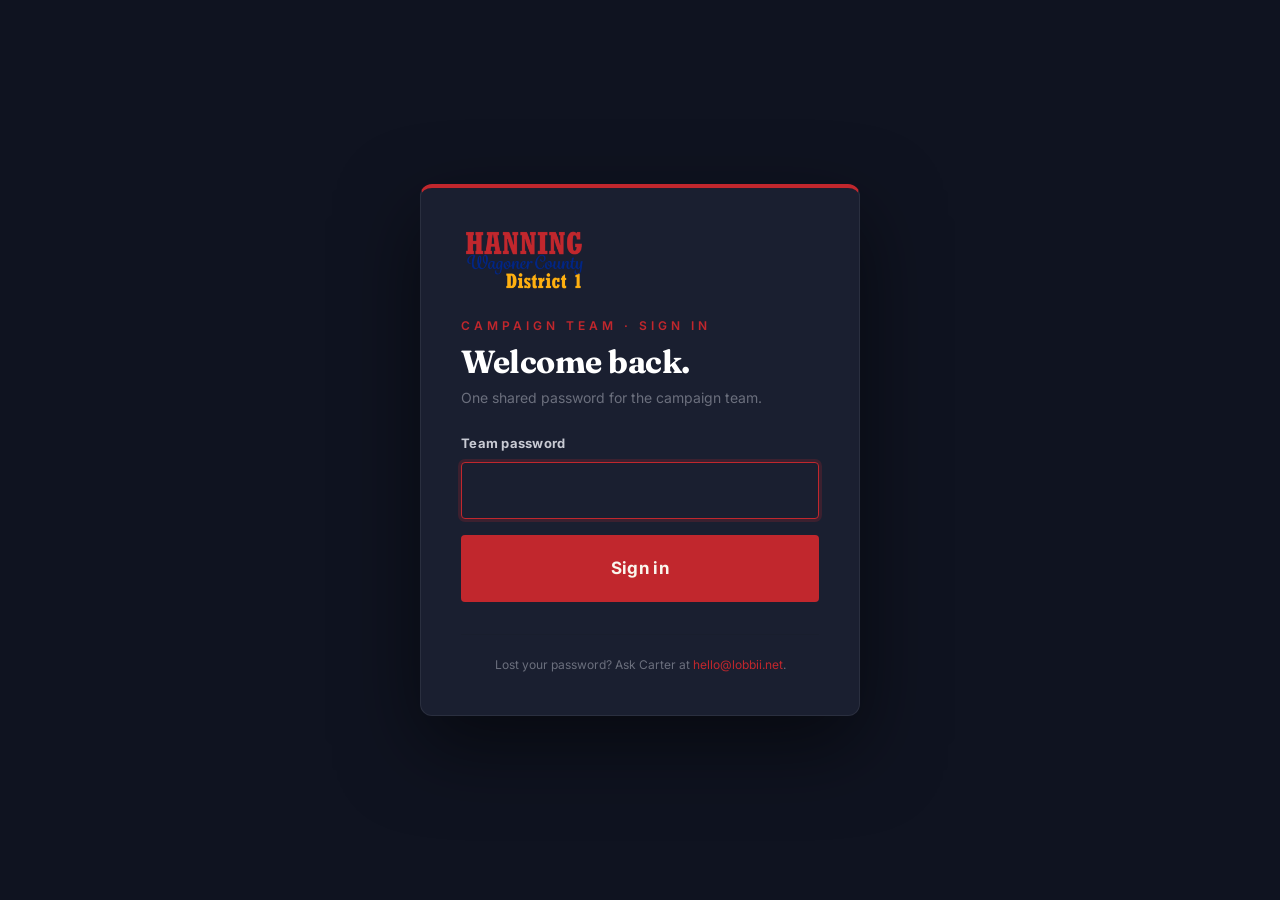
==== team/index.html @ d56149f3 "Add /team password-gated dashboard for the campaign team Frontend (/team/): - index.html: login page" ====
<!doctype html>
<html lang="en">
<head>
<meta charset="utf-8">
<meta name="viewport" content="width=device-width,initial-scale=1">
<title>Team login · Hanning 2026</title>
<meta name="robots" content="noindex,nofollow">
<meta name="theme-color" content="#C1272D">
<link rel="icon" type="image/png" href="/assets/img/logo.png">
<link rel="preconnect" href="https://fonts.googleapis.com">
<link rel="preconnect" href="https://fonts.gstatic.com" crossorigin>
<link rel="stylesheet" href="https://fonts.googleapis.com/css2?family=Fraunces:ital,opsz,wght@0,9..144,700;0,9..144,900&family=Inter:wght@400;500;600;700&display=swap">
<link rel="stylesheet" href="/assets/css/styles.css">
<link rel="stylesheet" href="/team/team.css">
</head>
<body class="team-shell">

<main class="login-card-wrap">
  <form class="login-card" id="login-form" autocomplete="off" novalidate>
    <img src="/assets/img/logo.png" alt="HANNING · Wagoner County · District 1" class="login-logo">
    <p class="eyebrow" style="margin-bottom: 8px;">Campaign team · Sign in</p>
    <h1 style="font-size: 2rem; margin-bottom: 8px;">Welcome back.</h1>
    <p style="color: var(--muted); font-size: 14px; margin-bottom: 24px;">
      One shared password for the campaign team.
    </p>

    <div class="form-group" style="margin-bottom: 16px;">
      <label for="pwd">Team password</label>
      <input class="form-control" id="pwd" name="password" type="password" required autocomplete="current-password" autofocus>
    </div>

    <button type="submit" class="btn btn-primary btn-lg" style="width: 100%;">Sign in</button>
    <p class="form-status" role="status" style="margin-top: 16px;"></p>

    <div style="margin-top: 32px; padding-top: 20px; border-top: 1px solid var(--line); font-size: 12px; color: var(--muted); text-align: center;">
      Lost your password? Ask Carter at <a href="mailto:hello@lobbii.net">hello@lobbii.net</a>.
    </div>
  </form>
</main>

<script>
  (() => {
    const form = document.getElementById('login-form');
    const status = form.querySelector('.form-status');
    const btn = form.querySelector('button[type="submit"]');

    form.addEventListener('submit', async (e) => {
      e.preventDefault();
      const password = form.querySelector('#pwd').value;
      btn.disabled = true; btn.textContent = 'Checking…';
      status.className = 'form-status';
      status.textContent = '';
      try {
        const res = await fetch('/.netlify/functions/team-login', {
          method: 'POST',
          credentials: 'include',
          headers: { 'Content-Type': 'application/json' },
          body: JSON.stringify({ password }),
        });
        if (res.ok) {
          window.location.href = '/team/dashboard.html';
          return;
        }
        if (res.status === 401) {
          status.className = 'form-status is-error';
          status.textContent = 'That password didn\'t work. Try again.';
        } else {
          status.className = 'form-status is-error';
          status.textContent = 'Something went wrong. Try again in a moment.';
        }
      } catch (err) {
        status.className = 'form-status is-error';
        status.textContent = 'Network error. Try again.';
      } finally {
        btn.disabled = false; btn.textContent = 'Sign in';
      }
    });
  })();
</script>
</body>
</html>
---- assets/css/styles.css ----
/* =========================================================================
   HANNING 2026 — DESIGN SYSTEM
   Palette and type from the existing HANNING / Wagoner County / District 1
   logo lockup. Modern-bold discipline, conservative register.
   ========================================================================= */

:root {
  /* Core palette — pulled from the official yard sign / logo */
  --red:        #C1272D;  /* HANNING red */
  --red-dark:   #8B1A1A;  /* hover / deeper */
  --navy:       #1F2C4A;  /* Wagoner County script */
  --navy-dark:  #14203A;
  --gold:       #E8B04B;  /* District 1 */
  --gold-dark:  #C9932E;
  --cream:      #FAF6EE;  /* primary background */
  --cream-deep: #F2EADB;  /* card / section alt */
  --ink:        #1A1A1A;
  --body:       #2D3142;
  --muted:      #6B6F7D;
  --line:       rgba(26,26,26,0.10);
  --white:      #FFFFFF;

  /* Typography */
  --font-head:  'Fraunces', Georgia, 'Times New Roman', serif;
  --font-script:'Dancing Script', 'Brush Script MT', cursive;
  --font-body:  'Inter', -apple-system, BlinkMacSystemFont, 'Segoe UI', sans-serif;

  /* Spacing scale */
  --s1: 4px;
  --s2: 8px;
  --s3: 16px;
  --s4: 24px;
  --s5: 32px;
  --s6: 48px;
  --s7: 64px;
  --s8: 96px;
  --s9: 128px;

  --radius: 4px;
  --radius-lg: 8px;

  --container: 1200px;
  --container-narrow: 880px;

  --shadow-sm: 0 2px 6px rgba(26,26,26,0.06);
  --shadow-md: 0 8px 24px rgba(26,26,26,0.10);
  --shadow-lg: 0 16px 48px rgba(26,26,26,0.14);

  --transition: 160ms ease;
}

/* -----  Reset  ----- */
*, *::before, *::after { box-sizing: border-box; }
html { -webkit-text-size-adjust: 100%; scroll-behavior: smooth; }
body {
  margin: 0;
  font-family: var(--font-body);
  font-size: 17px;
  line-height: 1.6;
  color: var(--body);
  background: var(--cream);
  -webkit-font-smoothing: antialiased;
  -moz-osx-font-smoothing: grayscale;
}
img { max-width: 100%; height: auto; display: block; }
button { font: inherit; cursor: pointer; border: 0; background: transparent; color: inherit; }
a { color: var(--red); text-decoration: none; transition: color var(--transition); }
a:hover { color: var(--red-dark); }

/* -----  Typography  ----- */
h1, h2, h3, h4, h5 {
  font-family: var(--font-head);
  font-weight: 700;
  color: var(--ink);
  line-height: 1.1;
  letter-spacing: -0.015em;
  margin: 0 0 var(--s3);
}
h1 { font-size: clamp(2.5rem, 6vw, 4.8rem); }
h2 { font-size: clamp(2rem, 4.5vw, 3.3rem); }
h3 { font-size: clamp(1.4rem, 2.6vw, 2rem); }
h4 { font-size: 1.25rem; font-weight: 600; }
p { margin: 0 0 var(--s3); }
.lead { font-size: 1.2rem; color: var(--body); }
.eyebrow {
  font-family: var(--font-body);
  font-size: 12px;
  letter-spacing: 4px;
  text-transform: uppercase;
  font-weight: 600;
  color: var(--red);
  margin: 0 0 var(--s3);
}
.subhead {
  font-family: var(--font-head);
  font-style: italic;
  font-weight: 500;
  font-size: 1.2rem;
  color: var(--body);
}

/* -----  Layout primitives  ----- */
.container { max-width: var(--container); margin: 0 auto; padding: 0 var(--s4); }
.container-narrow { max-width: var(--container-narrow); margin: 0 auto; padding: 0 var(--s4); }
.section { padding: var(--s8) 0; }
.section-sm { padding: var(--s6) 0; }
.bg-cream { background: var(--cream); }
.bg-cream-deep { background: var(--cream-deep); }
.bg-navy { background: var(--navy-dark); color: var(--cream); }
.bg-red { background: var(--red); color: var(--cream); }
.bg-white { background: var(--white); }
.bg-navy h1, .bg-navy h2, .bg-navy h3, .bg-red h1, .bg-red h2, .bg-red h3 { color: var(--cream); }

/* -----  Buttons  ----- */
.btn {
  display: inline-flex;
  align-items: center;
  justify-content: center;
  gap: var(--s2);
  font-family: var(--font-body);
  font-weight: 700;
  font-size: 15px;
  letter-spacing: 0.02em;
  padding: 16px 28px;
  border-radius: var(--radius);
  transition: transform var(--transition), background var(--transition), color var(--transition), box-shadow var(--transition);
  min-height: 48px;
  white-space: nowrap;
  text-decoration: none;
}
.btn-primary { background: var(--red); color: var(--cream); }
.btn-primary:hover { background: var(--red-dark); color: var(--cream); transform: translateY(-1px); box-shadow: var(--shadow-md); }
.btn-navy { background: var(--navy-dark); color: var(--cream); }
.btn-navy:hover { background: var(--ink); color: var(--cream); transform: translateY(-1px); box-shadow: var(--shadow-md); }
.btn-outline { background: transparent; color: var(--navy-dark); border: 2px solid var(--navy-dark); }
.btn-outline:hover { background: var(--navy-dark); color: var(--cream); }
.btn-ghost { background: transparent; color: var(--cream); border: 2px solid rgba(250,246,238,0.3); }
.btn-ghost:hover { background: rgba(250,246,238,0.12); color: var(--cream); border-color: var(--cream); }
.btn-gold { background: var(--gold); color: var(--ink); }
.btn-gold:hover { background: var(--gold-dark); color: var(--ink); }
.btn-lg { padding: 20px 36px; font-size: 17px; }

/* -----  Navigation  ----- */
.nav {
  position: sticky;
  top: 0;
  z-index: 100;
  background: var(--cream);
  border-bottom: 1px solid var(--line);
  backdrop-filter: saturate(180%) blur(8px);
}
.nav-inner {
  display: flex;
  align-items: center;
  justify-content: space-between;
  padding: var(--s3) var(--s4);
  max-width: var(--container);
  margin: 0 auto;
  gap: var(--s4);
}
.nav-logo { display: flex; align-items: center; gap: var(--s3); text-decoration: none; }
.nav-logo img { height: 52px; width: auto; }
.nav-links { display: flex; align-items: center; gap: var(--s5); }
.nav-links a {
  font-family: var(--font-body);
  font-weight: 600;
  font-size: 15px;
  color: var(--ink);
  text-decoration: none;
  padding: 8px 0;
  position: relative;
}
.nav-links a::after {
  content: '';
  position: absolute;
  bottom: 0;
  left: 0;
  right: 0;
  height: 2px;
  background: var(--red);
  transform: scaleX(0);
  transform-origin: left;
  transition: transform var(--transition);
}
.nav-links a:hover::after, .nav-links a.active::after { transform: scaleX(1); }
.nav-cta { display: flex; align-items: center; gap: var(--s2); }

.nav-toggle {
  display: none;
  width: 44px; height: 44px;
  align-items: center;
  justify-content: center;
  border-radius: var(--radius);
}
.nav-toggle span {
  display: block;
  width: 22px; height: 2px;
  background: var(--ink);
  position: relative;
}
.nav-toggle span::before, .nav-toggle span::after {
  content: '';
  position: absolute;
  left: 0; right: 0;
  height: 2px;
  background: var(--ink);
}
.nav-toggle span::before { top: -7px; }
.nav-toggle span::after { top: 7px; }

/* -----  Countdown (massive, corner)  ----- */
.countdown {
  position: fixed;
  right: 24px;
  bottom: 24px;
  z-index: 90;
  background: var(--red);
  color: var(--cream);
  padding: 18px 22px;
  border-radius: var(--radius-lg);
  box-shadow: var(--shadow-lg);
  display: flex;
  align-items: center;
  gap: 18px;
  border: 3px solid var(--cream);
  max-width: calc(100vw - 48px);
  transition: transform var(--transition);
}
.countdown:hover { transform: translateY(-2px); }
.countdown-label {
  font-family: var(--font-body);
  font-size: 11px;
  letter-spacing: 3px;
  text-transform: uppercase;
  font-weight: 700;
  opacity: 0.9;
  line-height: 1.2;
}
.countdown-label strong {
  display: block;
  font-family: var(--font-head);
  font-size: 14px;
  letter-spacing: 0.5px;
  text-transform: none;
  margin-top: 2px;
  font-weight: 700;
}
.countdown-values {
  display: flex;
  gap: 14px;
}
.countdown-values div {
  text-align: center;
  min-width: 44px;
}
.countdown-values .num {
  font-family: var(--font-head);
  font-size: 36px;
  font-weight: 900;
  line-height: 1;
  display: block;
  color: var(--cream);
}
.countdown-values .unit {
  font-family: var(--font-body);
  font-size: 10px;
  letter-spacing: 2px;
  text-transform: uppercase;
  opacity: 0.85;
  display: block;
  margin-top: 4px;
}

/* Election-day / post-primary state */
.countdown.is-past { background: var(--navy-dark); }

/* -----  Hero  ----- */
.hero {
  padding: var(--s7) 0 var(--s8);
  position: relative;
  overflow: hidden;
}
.hero-grid {
  display: grid;
  grid-template-columns: 1.1fr 1fr;
  gap: var(--s7);
  align-items: center;
}
.hero-eyebrow {
  display: inline-flex;
  align-items: center;
  gap: var(--s2);
  font-family: var(--font-body);
  font-weight: 700;
  font-size: 13px;
  letter-spacing: 3px;
  text-transform: uppercase;
  color: var(--navy);
  padding: 6px 12px;
  background: rgba(31,44,74,0.08);
  border-radius: 999px;
  margin-bottom: var(--s4);
}
.hero-eyebrow .dot { width: 8px; height: 8px; background: var(--red); border-radius: 50%; }
.hero-title {
  font-family: var(--font-head);
  font-weight: 900;
  font-size: clamp(3rem, 7.5vw, 6rem);
  line-height: 0.95;
  letter-spacing: -0.02em;
  margin: 0 0 var(--s3);
  color: var(--ink);
}
.hero-title .accent-red { color: var(--red); }
.hero-title .accent-navy { color: var(--navy-dark); font-style: italic; }
.hero-tagline {
  font-family: var(--font-head);
  font-size: clamp(1.25rem, 2.2vw, 1.65rem);
  line-height: 1.35;
  color: var(--body);
  margin: 0 0 var(--s5);
  max-width: 540px;
  font-style: italic;
  font-weight: 500;
}
.hero-tagline strong {
  color: var(--ink);
  font-style: normal;
  font-weight: 700;
  background: var(--gold);
  padding: 2px 8px;
  border-radius: 3px;
  margin: 0 2px;
}
.hero-ctas {
  display: flex;
  flex-wrap: wrap;
  gap: var(--s3);
  margin-bottom: var(--s5);
}
.hero-meta {
  display: flex;
  align-items: center;
  gap: var(--s4);
  font-size: 14px;
  color: var(--muted);
}
.hero-meta strong { color: var(--navy-dark); font-weight: 700; }
.hero-photo {
  position: relative;
  border-radius: 8px;
  overflow: hidden;
  box-shadow: var(--shadow-lg);
  aspect-ratio: 5 / 6;
}
.hero-photo img { width: 100%; height: 100%; object-fit: cover; }
.hero-photo-badge {
  position: absolute;
  left: -6px;
  bottom: 24px;
  background: var(--red);
  color: var(--cream);
  padding: 10px 18px;
  font-family: var(--font-head);
  font-weight: 700;
  font-size: 14px;
  letter-spacing: 2px;
  text-transform: uppercase;
  box-shadow: var(--shadow-md);
}

/* -----  Numbers / Record proof  ----- */
.record {
  background: var(--navy-dark);
  color: var(--cream);
  padding: var(--s8) 0;
  position: relative;
}
.record::before {
  content: '';
  position: absolute;
  top: 0; left: 0; right: 0;
  height: 6px;
  background: linear-gradient(90deg, var(--red) 0%, var(--red) 33%, var(--gold) 33%, var(--gold) 66%, var(--navy) 66%, var(--navy) 100%);
}
.record-head {
  text-align: center;
  margin-bottom: var(--s7);
  max-width: 720px;
  margin-left: auto;
  margin-right: auto;
}
.record .eyebrow { color: var(--gold); }
.record h2 { color: var(--cream); margin-bottom: var(--s3); }
.record-lead { color: rgba(250,246,238,0.8); font-size: 1.15rem; margin: 0; }
.record-grid {
  display: grid;
  grid-template-columns: repeat(4, 1fr);
  gap: var(--s5);
}
.stat-num {
  font-family: var(--font-head);
  font-weight: 900;
  font-size: clamp(3.5rem, 7vw, 5.5rem);
  line-height: 0.9;
  color: var(--gold);
  margin-bottom: var(--s2);
  letter-spacing: -0.02em;
}
.stat-num sub {
  font-size: 0.4em;
  font-weight: 700;
  margin-left: 4px;
  color: var(--cream);
  vertical-align: baseline;
}
.stat-label {
  font-family: var(--font-body);
  font-size: 13px;
  font-weight: 700;
  letter-spacing: 2px;
  text-transform: uppercase;
  color: var(--cream);
  margin-bottom: var(--s2);
}
.stat-detail {
  font-size: 14px;
  color: rgba(250,246,238,0.7);
  line-height: 1.5;
}

/* -----  Pillars / priorities  ----- */
.pillars-grid {
  display: grid;
  grid-template-columns: repeat(4, 1fr);
  gap: var(--s3);
}
.pillar-card {
  background: var(--white);
  padding: var(--s5) var(--s4);
  border-radius: var(--radius);
  border-top: 4px solid var(--red);
  box-shadow: var(--shadow-sm);
  transition: transform var(--transition), box-shadow var(--transition);
}
.pillar-card:hover { transform: translateY(-4px); box-shadow: var(--shadow-md); }
.pillar-num {
  font-family: var(--font-head);
  font-size: 14px;
  font-weight: 700;
  color: var(--red);
  margin-bottom: var(--s2);
  letter-spacing: 2px;
}
.pillar-title {
  font-family: var(--font-head);
  font-size: 1.4rem;
  font-weight: 700;
  color: var(--ink);
  margin-bottom: var(--s2);
  line-height: 1.15;
}
.pillar-body { font-size: 15px; color: var(--body); margin: 0; }

.priority-cards {
  display: grid;
  grid-template-columns: repeat(2, 1fr);
  gap: var(--s4);
}
.priority-card {
  background: var(--white);
  border-radius: var(--radius);
  overflow: hidden;
  box-shadow: var(--shadow-sm);
  display: flex;
  flex-direction: column;
  transition: transform var(--transition), box-shadow var(--transition);
}
.priority-card:hover { transform: translateY(-4px); box-shadow: var(--shadow-md); }
.priority-img {
  aspect-ratio: 16 / 9;
  background: var(--cream-deep);
  overflow: hidden;
}
.priority-img img { width: 100%; height: 100%; object-fit: cover; }
.priority-body { padding: var(--s5); flex: 1; display: flex; flex-direction: column; }
.priority-body h3 { margin-bottom: var(--s3); }
.priority-body p { flex: 1; }
.priority-body .pillar-num { margin-bottom: var(--s2); }

/* -----  Testimonials  ----- */
.testimonials {
  background: var(--cream-deep);
}
.testimonials-grid {
  display: grid;
  grid-template-columns: repeat(3, 1fr);
  gap: var(--s4);
}
.quote {
  background: var(--cream);
  padding: var(--s5);
  border-radius: var(--radius);
  position: relative;
  border-left: 4px solid var(--red);
  box-shadow: var(--shadow-sm);
}
.quote::before {
  content: '"';
  position: absolute;
  top: 14px;
  right: 24px;
  font-family: var(--font-head);
  font-size: 120px;
  line-height: 1;
  color: var(--red);
  opacity: 0.12;
  pointer-events: none;
}
.quote-body {
  font-family: var(--font-head);
  font-style: italic;
  font-size: 1.05rem;
  line-height: 1.5;
  color: var(--ink);
  margin: 0 0 var(--s4);
  position: relative;
  z-index: 1;
}
.quote-attr {
  display: flex;
  align-items: center;
  gap: var(--s2);
  font-size: 14px;
  color: var(--muted);
}
.quote-attr strong { color: var(--navy-dark); font-weight: 700; }

/* -----  Dates / timeline bar  ----- */
.dates-bar {
  background: var(--white);
  border: 1px solid var(--line);
  border-radius: var(--radius);
  display: grid;
  grid-template-columns: repeat(4, 1fr);
  overflow: hidden;
}
.date-slot {
  padding: var(--s4);
  border-right: 1px solid var(--line);
  text-align: center;
}
.date-slot:last-child { border-right: 0; }
.date-slot.is-primary { background: var(--red); color: var(--cream); }
.date-slot.is-primary .date-value { color: var(--cream); }
.date-slot.is-primary .date-label { color: rgba(250,246,238,0.9); }
.date-value {
  font-family: var(--font-head);
  font-size: 1.6rem;
  font-weight: 800;
  color: var(--navy-dark);
  margin-bottom: var(--s1);
}
.date-label {
  font-size: 12px;
  font-weight: 700;
  letter-spacing: 2px;
  text-transform: uppercase;
  color: var(--muted);
}

/* -----  CTA section  ----- */
.cta-band {
  background: linear-gradient(135deg, var(--red) 0%, var(--red-dark) 100%);
  color: var(--cream);
  text-align: center;
  padding: var(--s8) var(--s4);
  border-radius: var(--radius-lg);
}
.cta-band h2 { color: var(--cream); }
.cta-band .lead { color: rgba(250,246,238,0.85); max-width: 600px; margin: 0 auto var(--s5); }
.cta-band .btn-row { display: flex; gap: var(--s3); justify-content: center; flex-wrap: wrap; }

/* -----  Forms  ----- */
.form-card {
  background: var(--white);
  padding: var(--s6);
  border-radius: var(--radius-lg);
  box-shadow: var(--shadow-md);
  border-top: 6px solid var(--red);
}
.form-card h2 { margin-top: 0; }
.form-group { margin-bottom: var(--s4); }
.form-group label {
  display: block;
  font-weight: 700;
  font-size: 13px;
  color: var(--navy-dark);
  margin-bottom: var(--s2);
  letter-spacing: 0.02em;
}
.form-group label .req { color: var(--red); margin-left: 4px; }
.form-control {
  width: 100%;
  padding: 14px 16px;
  font: inherit;
  color: var(--ink);
  background: var(--cream);
  border: 1.5px solid var(--line);
  border-radius: var(--radius);
  transition: border-color var(--transition), box-shadow var(--transition);
}
.form-control:focus {
  outline: 0;
  border-color: var(--red);
  box-shadow: 0 0 0 3px rgba(193,39,45,0.12);
}
textarea.form-control { min-height: 120px; resize: vertical; }

.checks {
  display: grid;
  grid-template-columns: repeat(2, 1fr);
  gap: var(--s2);
}
.check {
  display: flex;
  align-items: flex-start;
  gap: var(--s2);
  padding: 12px 14px;
  border: 1.5px solid var(--line);
  border-radius: var(--radius);
  cursor: pointer;
  background: var(--cream);
  transition: border-color var(--transition), background var(--transition);
  font-size: 14px;
  font-weight: 500;
}
.check input[type="checkbox"] {
  width: 18px; height: 18px;
  accent-color: var(--red);
  margin-top: 1px;
  flex: 0 0 auto;
}
.check:hover { border-color: var(--red); }
.check input:checked ~ span { color: var(--red-dark); }
.check:has(input:checked) { border-color: var(--red); background: rgba(193,39,45,0.04); }

.form-grid-2 { display: grid; grid-template-columns: 1fr 1fr; gap: var(--s3); }

/* honeypot */
.hp { position: absolute !important; left: -9999px; }

.form-status {
  display: none;
  margin-top: var(--s3);
  padding: 12px 16px;
  border-radius: var(--radius);
  font-weight: 600;
  font-size: 14px;
}
.form-status.is-success { display: block; background: rgba(31,44,74,0.08); color: var(--navy-dark); border-left: 4px solid var(--navy-dark); }
.form-status.is-error { display: block; background: rgba(193,39,45,0.08); color: var(--red-dark); border-left: 4px solid var(--red); }

/* -----  About / content pages  ----- */
.page-head {
  padding: var(--s8) 0 var(--s7);
  background: var(--cream-deep);
  border-bottom: 1px solid var(--line);
}
.page-head h1 { margin-bottom: var(--s3); }
.prose { max-width: 760px; margin: 0 auto; font-size: 17px; }
.prose h2 { margin-top: var(--s7); }
.prose h3 { margin-top: var(--s6); }
.prose ul, .prose ol { margin: 0 0 var(--s4) var(--s4); }
.prose li { margin-bottom: var(--s2); }
.prose strong { color: var(--ink); }
.prose blockquote {
  margin: var(--s5) 0;
  padding: var(--s4) var(--s5);
  background: var(--cream-deep);
  border-left: 4px solid var(--red);
  font-family: var(--font-head);
  font-style: italic;
  font-size: 1.1rem;
  color: var(--ink);
}
.prose img { margin: var(--s5) 0; border-radius: var(--radius); box-shadow: var(--shadow-sm); }

.two-col {
  display: grid;
  grid-template-columns: 1.3fr 1fr;
  gap: var(--s7);
  align-items: start;
}

/* -----  Footer  ----- */
.footer {
  background: var(--ink);
  color: rgba(250,246,238,0.8);
  padding: var(--s7) 0 var(--s5);
  font-size: 14px;
}
.footer-grid {
  display: grid;
  grid-template-columns: 1.4fr 1fr 1fr 1fr;
  gap: var(--s5);
  margin-bottom: var(--s5);
}
.footer a { color: var(--gold); }
.footer a:hover { color: var(--cream); }
.footer h5 {
  font-family: var(--font-body);
  font-size: 11px;
  letter-spacing: 3px;
  text-transform: uppercase;
  color: var(--gold);
  margin-bottom: var(--s3);
}
.footer-logo { height: 72px; width: auto; display: block; margin-bottom: var(--s3); filter: brightness(1.15); }
.footer ul { list-style: none; padding: 0; margin: 0; }
.footer ul li { margin-bottom: var(--s2); }
.footer-bottom {
  border-top: 1px solid rgba(250,246,238,0.12);
  padding-top: var(--s4);
  display: flex;
  flex-wrap: wrap;
  justify-content: space-between;
  gap: var(--s3);
  font-size: 12px;
  color: rgba(250,246,238,0.5);
}
.disclaimer {
  font-size: 11px;
  letter-spacing: 0.5px;
  color: rgba(250,246,238,0.5);
  max-width: 800px;
  line-height: 1.6;
}

/* -----  Utility  ----- */
.center { text-align: center; }
.mt-0 { margin-top: 0; }
.mb-0 { margin-bottom: 0; }
.mb-3 { margin-bottom: var(--s3); }
.mb-5 { margin-bottom: var(--s5); }
.mb-7 { margin-bottom: var(--s7); }

/* -----  Responsive  ----- */
@media (max-width: 960px) {
  .hero-grid { grid-template-columns: 1fr; }
  .hero-photo { aspect-ratio: 4 / 3; order: -1; max-width: 460px; margin: 0 auto; }
  .record-grid { grid-template-columns: repeat(2, 1fr); gap: var(--s6) var(--s5); }
  .pillars-grid { grid-template-columns: repeat(2, 1fr); }
  .priority-cards { grid-template-columns: 1fr; }
  .testimonials-grid { grid-template-columns: 1fr; }
  .dates-bar { grid-template-columns: repeat(2, 1fr); }
  .date-slot:nth-child(2) { border-right: 0; }
  .date-slot:nth-child(1), .date-slot:nth-child(2) { border-bottom: 1px solid var(--line); }
  .two-col { grid-template-columns: 1fr; gap: var(--s5); }
  .footer-grid { grid-template-columns: 1fr 1fr; }
}

@media (max-width: 680px) {
  .section { padding: var(--s6) 0; }
  .nav-links { display: none; position: absolute; top: 100%; left: 0; right: 0; flex-direction: column; background: var(--cream); padding: var(--s3); gap: var(--s2); border-bottom: 1px solid var(--line); align-items: stretch; }
  .nav-links.is-open { display: flex; }
  .nav-links a { padding: 12px 8px; }
  .nav-toggle { display: flex; }
  .nav-cta .btn { padding: 10px 16px; font-size: 13px; min-height: auto; }
  .hero-ctas { flex-direction: column; align-items: stretch; }
  .hero-ctas .btn { width: 100%; }
  .record-grid { grid-template-columns: 1fr; gap: var(--s5); text-align: center; }
  .pillars-grid { grid-template-columns: 1fr; }
  .dates-bar { grid-template-columns: 1fr; }
  .date-slot { border-right: 0; border-bottom: 1px solid var(--line); }
  .date-slot:last-child { border-bottom: 0; }
  .footer-grid { grid-template-columns: 1fr; }
  .form-grid-2 { grid-template-columns: 1fr; }
  .checks { grid-template-columns: 1fr; }
  .form-card { padding: var(--s4); }
  .countdown { right: 12px; bottom: 12px; padding: 12px 14px; gap: 10px; }
  .countdown-values { gap: 8px; }
  .countdown-values div { min-width: 34px; }
  .countdown-values .num { font-size: 26px; }
  .countdown-values .unit { font-size: 8px; letter-spacing: 1px; }
  .countdown-label { font-size: 9px; letter-spacing: 2px; }
  .countdown-label strong { font-size: 11px; }
}
---- team/team.css ----
/* Hanning 2026 — Team dashboard styles
   Dark-mode-ish CRM aesthetic, mobile-first.
   Extends /assets/css/styles.css design tokens. */

.team-shell {
  background: #0F1320;
  color: #E8E9F0;
  min-height: 100vh;
}

.team-shell h1, .team-shell h2, .team-shell h3 { color: #FFFFFF; }
.team-shell .form-control {
  background: #1A1F30;
  color: #E8E9F0;
  border-color: rgba(232,233,240,0.12);
}
.team-shell .form-control::placeholder { color: rgba(232,233,240,0.4); }
.team-shell .form-control:focus { border-color: var(--red); box-shadow: 0 0 0 3px rgba(193,39,45,0.2); }
.team-shell label { color: rgba(232,233,240,0.85); }

/* ----- Login card ----- */
.login-card-wrap {
  min-height: 100vh;
  display: grid;
  place-items: center;
  padding: 32px 16px;
}
.login-card {
  background: #1A1F30;
  border: 1px solid rgba(232,233,240,0.08);
  border-top: 4px solid var(--red);
  padding: 40px;
  border-radius: 12px;
  width: 100%;
  max-width: 440px;
  box-shadow: 0 30px 80px rgba(0,0,0,0.5);
}
.login-logo { height: 64px; width: auto; margin-bottom: 24px; }
.login-card h1 { color: #FFFFFF; }
.login-card .eyebrow { color: var(--red); }
.login-card .form-status {
  display: none;
  margin-top: 16px;
  padding: 12px 14px;
  border-radius: 4px;
  font-size: 14px;
  font-weight: 600;
}
.login-card .form-status.is-error { display: block; background: rgba(193,39,45,0.14); color: #FFA8AC; border-left: 3px solid var(--red); }
.login-card .form-status.is-success { display: block; background: rgba(232,176,75,0.12); color: var(--gold); border-left: 3px solid var(--gold); }

/* ----- Top bar ----- */
.team-bar {
  background: #1A1F30;
  border-bottom: 1px solid rgba(232,233,240,0.08);
  padding: 14px 24px;
  display: flex;
  justify-content: space-between;
  align-items: center;
  gap: 16px;
  position: sticky; top: 0; z-index: 50;
}
.team-bar-logo { display: flex; align-items: center; gap: 14px; text-decoration: none; }
.team-bar-logo img { height: 40px; }
.team-bar-eyebrow { font-size: 10px; letter-spacing: 3px; color: var(--gold); font-weight: 700; }
.team-bar-title { font-family: var(--font-head); font-size: 1.25rem; color: #FFFFFF; font-weight: 700; line-height: 1.1; }
.team-bar-actions { display: flex; align-items: center; gap: 10px; }
.who-label {
  font-size: 13px;
  color: rgba(232,233,240,0.65);
  padding: 6px 12px;
  border-radius: 999px;
  background: rgba(232,233,240,0.05);
  cursor: pointer;
  user-select: none;
}
.who-label:hover { background: rgba(232,233,240,0.10); color: var(--gold); }
.btn-ghost.btn-dark { color: rgba(232,233,240,0.85); border-color: rgba(232,233,240,0.2); }
.btn-ghost.btn-dark:hover { background: rgba(232,233,240,0.08); color: #FFFFFF; }
.team-bar .btn-outline {
  background: transparent;
  color: rgba(232,233,240,0.85);
  border-color: rgba(232,233,240,0.2);
  padding: 8px 14px;
  font-size: 13px;
  min-height: 0;
}
.team-bar .btn-outline:hover { background: rgba(232,233,240,0.08); color: #FFFFFF; border-color: rgba(232,233,240,0.4); }

/* ----- Top stats strip ----- */
.stat-strip {
  display: grid;
  grid-template-columns: repeat(4, 1fr);
  gap: 16px;
  margin-bottom: 24px;
}
.stat-strip > div {
  background: #1A1F30;
  border: 1px solid rgba(232,233,240,0.08);
  border-radius: 8px;
  padding: 20px 24px;
}
.stat-strip span {
  font-family: var(--font-head);
  font-weight: 800;
  font-size: 2.5rem;
  color: var(--gold);
  line-height: 1;
  display: block;
  margin-bottom: 6px;
}
.stat-strip .stat-label {
  font-size: 11px;
  letter-spacing: 2px;
  text-transform: uppercase;
  font-weight: 600;
  color: rgba(232,233,240,0.55);
}

/* ----- Tabs ----- */
.tab-bar {
  display: flex;
  gap: 4px;
  border-bottom: 1px solid rgba(232,233,240,0.08);
  margin-bottom: 16px;
}
.tab {
  background: transparent;
  color: rgba(232,233,240,0.55);
  font-family: var(--font-body);
  font-weight: 700;
  font-size: 14px;
  padding: 14px 20px;
  border-bottom: 3px solid transparent;
  cursor: pointer;
  transition: color 150ms, border-color 150ms;
}
.tab.is-active { color: #FFFFFF; border-bottom-color: var(--red); }
.tab:hover { color: #FFFFFF; }
.tab-count {
  display: inline-block;
  padding: 2px 9px;
  margin-left: 6px;
  background: rgba(232,233,240,0.10);
  border-radius: 999px;
  font-size: 11px;
  font-weight: 700;
}
.tab.is-active .tab-count { background: var(--red); color: #FFFFFF; }
.tab-panel { padding: 16px 0 64px; }

/* ----- Filter row ----- */
.filter-row {
  display: grid;
  grid-template-columns: 2fr 1fr 1fr auto;
  gap: 10px;
  margin-bottom: 16px;
}
.filter-row .form-control {
  padding: 10px 14px;
  font-size: 14px;
}
.filter-row .btn-outline {
  background: transparent;
  color: rgba(232,233,240,0.85);
  border-color: rgba(232,233,240,0.2);
  padding: 10px 16px;
  font-size: 13px;
  min-height: 0;
}
.filter-row .btn-outline:hover { background: rgba(232,233,240,0.08); color: #FFFFFF; }

/* ----- Row list ----- */
.row-list { display: flex; flex-direction: column; gap: 8px; }
.row-list .empty {
  text-align: center;
  padding: 64px 24px;
  color: rgba(232,233,240,0.45);
  font-style: italic;
}

.row {
  background: #1A1F30;
  border: 1px solid rgba(232,233,240,0.08);
  border-radius: 8px;
  padding: 14px 18px;
  display: grid;
  grid-template-columns: 1fr 1.4fr 1fr auto auto;
  gap: 16px;
  align-items: center;
  cursor: pointer;
  transition: background 120ms, border-color 120ms;
}
.row:hover { background: #20263A; border-color: rgba(232,233,240,0.16); }

.row-name {
  font-family: var(--font-head);
  font-weight: 700;
  color: #FFFFFF;
  font-size: 1.05rem;
  line-height: 1.2;
}
.row-name small {
  display: block;
  font-family: var(--font-body);
  font-weight: 400;
  color: rgba(232,233,240,0.55);
  font-size: 12px;
  margin-top: 2px;
  letter-spacing: 0.2px;
}
.row-meta {
  font-size: 13px;
  color: rgba(232,233,240,0.7);
  line-height: 1.4;
}
.row-meta a { color: var(--gold); text-decoration: none; }
.row-meta a:hover { color: #FFFFFF; }

.row-interests { display: flex; flex-wrap: wrap; gap: 6px; }
.chip {
  background: rgba(232,233,240,0.08);
  color: rgba(232,233,240,0.85);
  font-size: 11px;
  font-weight: 600;
  padding: 3px 8px;
  border-radius: 999px;
  letter-spacing: 0.3px;
}
.chip.chip-yard { background: rgba(232,176,75,0.15); color: var(--gold); }
.chip.chip-phone { background: rgba(58,131,213,0.18); color: #84B0E8; }
.chip.chip-canvass { background: rgba(132,201,152,0.15); color: #84C998; }
.chip.chip-donate { background: rgba(193,39,45,0.18); color: #FFA8AC; }

.status-pill {
  display: inline-flex;
  align-items: center;
  gap: 6px;
  padding: 6px 12px;
  font-size: 11px;
  font-weight: 700;
  letter-spacing: 1.5px;
  text-transform: uppercase;
  border-radius: 999px;
  border: 1px solid transparent;
  white-space: nowrap;
}
.status-new { background: rgba(232,176,75,0.18); color: var(--gold); border-color: rgba(232,176,75,0.3); }
.status-contacted { background: rgba(58,131,213,0.16); color: #84B0E8; border-color: rgba(58,131,213,0.3); }
.status-assigned { background: rgba(167,139,250,0.16); color: #C4B5FD; border-color: rgba(167,139,250,0.3); }
.status-onboarded { background: rgba(132,201,152,0.15); color: #84C998; border-color: rgba(132,201,152,0.3); }
.status-done { background: rgba(132,201,152,0.25); color: #B7E0C2; border-color: rgba(132,201,152,0.4); }
.status-bad, .status-declined { background: rgba(232,233,240,0.06); color: rgba(232,233,240,0.4); }
.status-requested { background: rgba(232,176,75,0.18); color: var(--gold); border-color: rgba(232,176,75,0.3); }
.status-out_for_delivery { background: rgba(58,131,213,0.18); color: #84B0E8; border-color: rgba(58,131,213,0.3); }
.status-delivered { background: rgba(132,201,152,0.25); color: #B7E0C2; border-color: rgba(132,201,152,0.4); }

.row-time {
  font-size: 11px;
  color: rgba(232,233,240,0.4);
  white-space: nowrap;
  letter-spacing: 0.3px;
}
.row-time.is-fresh { color: var(--gold); font-weight: 600; }

/* ----- Drawer ----- */
.drawer {
  position: fixed;
  inset: 0;
  z-index: 100;
  display: none;
}
.drawer[aria-hidden="false"] { display: block; }
.drawer-backdrop {
  position: absolute;
  inset: 0;
  background: rgba(0,0,0,0.6);
  backdrop-filter: blur(2px);
  -webkit-backdrop-filter: blur(2px);
}
.drawer-panel {
  position: absolute;
  top: 0; right: 0; bottom: 0;
  width: min(560px, 100%);
  background: #14192A;
  border-left: 1px solid rgba(232,233,240,0.08);
  overflow-y: auto;
  padding: 24px 28px 64px;
  box-shadow: -20px 0 60px rgba(0,0,0,0.5);
}
.drawer-head {
  display: flex;
  justify-content: space-between;
  align-items: flex-start;
  gap: 16px;
  margin-bottom: 28px;
  padding-bottom: 20px;
  border-bottom: 1px solid rgba(232,233,240,0.08);
}
.drawer-eyebrow { color: var(--gold); }
.drawer-close {
  width: 36px; height: 36px;
  border-radius: 8px;
  font-size: 22px;
  color: rgba(232,233,240,0.5);
  background: rgba(232,233,240,0.05);
  cursor: pointer;
  transition: all 120ms;
}
.drawer-close:hover { background: rgba(232,233,240,0.12); color: #FFFFFF; }

.detail-grid { display: grid; grid-template-columns: 140px 1fr; gap: 10px 18px; margin-bottom: 28px; font-size: 14px; }
.detail-grid dt { color: rgba(232,233,240,0.55); font-weight: 600; font-size: 12px; letter-spacing: 0.5px; text-transform: uppercase; padding-top: 2px; }
.detail-grid dd { margin: 0; color: #E8E9F0; }
.detail-grid dd a { color: var(--gold); }

.voter-flag {
  display: inline-block;
  padding: 4px 10px;
  background: rgba(132,201,152,0.15);
  color: #B7E0C2;
  border: 1px solid rgba(132,201,152,0.3);
  border-radius: 4px;
  font-size: 12px;
  font-weight: 600;
  margin-top: 6px;
}
.voter-flag.no-match {
  background: rgba(232,233,240,0.05);
  color: rgba(232,233,240,0.5);
  border-color: rgba(232,233,240,0.12);
}

.update-form { display: flex; flex-direction: column; gap: 16px; padding-top: 12px; border-top: 1px solid rgba(232,233,240,0.08); }
.update-form .form-group { margin-bottom: 0; }
.update-form label { font-size: 12px; letter-spacing: 0.5px; text-transform: uppercase; color: rgba(232,233,240,0.55); }
.update-form .form-control { padding: 10px 14px; }

.activity-section { margin-top: 24px; padding-top: 24px; border-top: 1px solid rgba(232,233,240,0.08); }
.activity-section h3 { font-size: 14px; color: rgba(232,233,240,0.7); margin-bottom: 12px; letter-spacing: 0.5px; text-transform: uppercase; }
.activity-empty { color: rgba(232,233,240,0.4); font-style: italic; font-size: 13px; }

/* ----- Toast ----- */
.toast {
  position: fixed;
  bottom: 24px;
  left: 50%;
  transform: translateX(-50%);
  background: var(--navy-dark);
  color: var(--cream);
  padding: 14px 22px;
  border-radius: 8px;
  font-size: 14px;
  font-weight: 600;
  box-shadow: 0 16px 40px rgba(0,0,0,0.4);
  border: 1px solid rgba(232,176,75,0.4);
  z-index: 200;
  animation: slideUp 200ms ease;
}
.toast.is-error { border-color: rgba(193,39,45,0.5); background: #2A1015; color: #FFA8AC; }
@keyframes slideUp {
  from { transform: translate(-50%, 20px); opacity: 0; }
  to   { transform: translate(-50%, 0); opacity: 1; }
}

/* ----- Mobile ----- */
@media (max-width: 768px) {
  .team-bar { padding: 10px 14px; flex-wrap: wrap; }
  .team-bar-actions { gap: 6px; }
  .who-label { display: none; }
  .stat-strip { grid-template-columns: repeat(2, 1fr); gap: 10px; }
  .stat-strip > div { padding: 14px 16px; }
  .stat-strip span { font-size: 1.85rem; }
  .filter-row { grid-template-columns: 1fr; }
  .row {
    grid-template-columns: 1fr;
    gap: 10px;
    align-items: flex-start;
  }
  .row-meta { font-size: 12px; }
  .row-time { font-size: 10px; }
  .drawer-panel { padding: 18px 18px 64px; }
  .detail-grid { grid-template-columns: 1fr; gap: 4px 0; }
  .detail-grid dt { padding-top: 8px; font-size: 11px; }
}
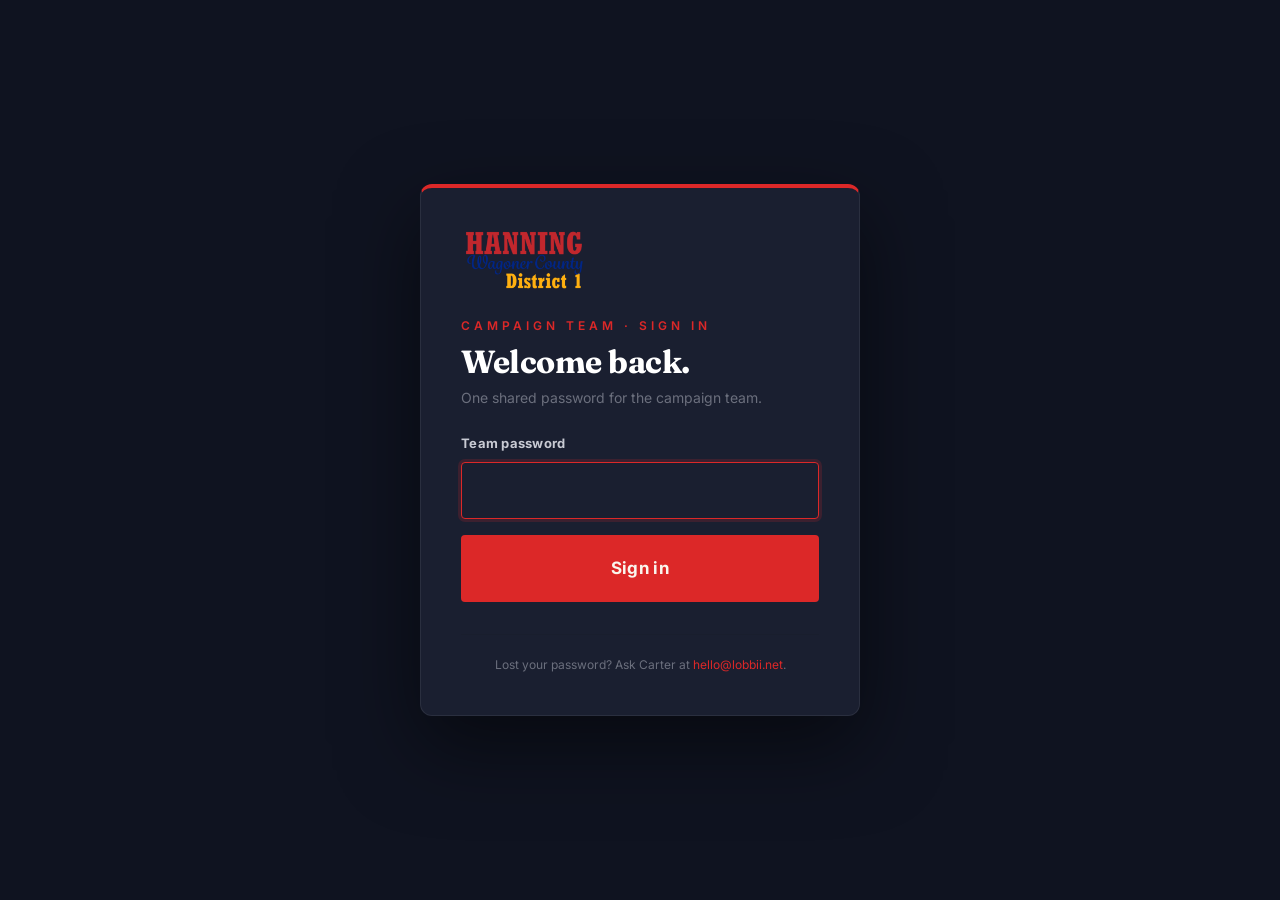
==== commit 2b29d403: "Cache-bust: shorten asset cache + version CSS/JS link refs - netlify.toml: split asset cache headers" ====
--- a/team/index.html
+++ b/team/index.html
@@ -10,8 +10,8 @@
 <link rel="preconnect" href="https://fonts.googleapis.com">
 <link rel="preconnect" href="https://fonts.gstatic.com" crossorigin>
 <link rel="stylesheet" href="https://fonts.googleapis.com/css2?family=Fraunces:ital,opsz,wght@0,9..144,700;0,9..144,900&family=Inter:wght@400;500;600;700&display=swap">
-<link rel="stylesheet" href="/assets/css/styles.css">
-<link rel="stylesheet" href="/team/team.css">
+<link rel="stylesheet" href="/assets/css/styles.css?v=20260429b">
+<link rel="stylesheet" href="/team/team.css?v=20260429b">
 </head>
 <body class="team-shell">
 
--- a/assets/css/styles.css
+++ b/assets/css/styles.css
@@ -5,12 +5,14 @@
    ========================================================================= */
 
 :root {
-  /* Core palette — pulled from the official yard sign / logo */
-  --red:        #C1272D;  /* HANNING red */
-  --red-dark:   #8B1A1A;  /* hover / deeper */
-  --navy:       #1F2C4A;  /* Wagoner County script */
+  /* Core palette — pulled from the new HANNING / Wagoner County logo + mailers.
+     Brighter, more American-flag red. Gold dropped from accents in favor of
+     cream/white/navy for a cleaner red-white-blue patriotic register. */
+  --red:        #DC2828;  /* HANNING red — brighter, mailer-matched */
+  --red-dark:   #B81E1E;  /* hover / deeper */
+  --navy:       #1F2C4A;  /* Wagoner County navy */
   --navy-dark:  #14203A;
-  --gold:       #E8B04B;  /* District 1 */
+  --gold:       #E8B04B;  /* kept defined for legacy use but minimized */
   --gold-dark:  #C9932E;
   --cream:      #FAF6EE;  /* primary background */
   --cream-deep: #F2EADB;  /* card / section alt */
@@ -140,6 +142,64 @@
 .btn-gold:hover { background: var(--gold-dark); color: var(--ink); }
 .btn-lg { padding: 20px 36px; font-size: 17px; }
 
+/* -----  Brand logo (HTML + CSS composition matching new logo) ----- */
+.brand {
+  display: inline-flex !important;
+  flex-direction: column !important;
+  align-items: flex-start !important;
+  text-decoration: none;
+  line-height: 1;
+  text-align: left;
+  padding: 4px 0;
+  color: inherit;
+  gap: 0 !important;
+}
+.brand-james {
+  display: block;
+  font-family: 'Dancing Script', 'Brush Script MT', cursive;
+  font-size: 16px;
+  font-weight: 700;
+  color: var(--red);
+  margin-bottom: -3px;
+  margin-left: 3px;
+  letter-spacing: 0.5px;
+  line-height: 1;
+}
+.brand-name {
+  display: block;
+  font-family: 'Fraunces', Georgia, serif;
+  font-size: 36px;
+  font-weight: 900;
+  color: var(--red);
+  letter-spacing: 1.5px;
+  line-height: 0.9;
+}
+.brand-tagline {
+  display: block;
+  font-family: 'Fraunces', Georgia, serif;
+  font-size: 11px;
+  font-weight: 600;
+  color: var(--navy-dark);
+  margin-top: 4px;
+  letter-spacing: 0.04em;
+  white-space: nowrap;
+}
+.brand-district {
+  display: block;
+  font-family: 'Fraunces', Georgia, serif;
+  font-size: 13px;
+  font-weight: 700;
+  color: var(--navy-dark);
+  letter-spacing: 0.04em;
+  margin-top: 1px;
+}
+
+/* Larger footer variant */
+.brand--footer .brand-james    { font-size: 18px; }
+.brand--footer .brand-name     { font-size: 44px; letter-spacing: 2px; }
+.brand--footer .brand-tagline  { font-size: 12px; color: rgba(250,246,238,0.85); }
+.brand--footer .brand-district { font-size: 14px; color: var(--cream); }
+
 /* -----  Navigation  ----- */
 .nav {
   position: sticky;
@@ -160,6 +220,11 @@
 }
 .nav-logo { display: flex; align-items: center; gap: var(--s3); text-decoration: none; }
 .nav-logo img { height: 52px; width: auto; }
+.nav-logo .brand { padding: 0; }
+.nav-logo .brand-name { font-size: 32px; }
+.nav-logo .brand-james { font-size: 14px; }
+.nav-logo .brand-tagline { font-size: 10px; }
+.nav-logo .brand-district { font-size: 11px; }
 .nav-links { display: flex; align-items: center; gap: var(--s5); }
 .nav-links a {
   font-family: var(--font-body);
@@ -324,10 +389,10 @@
   font-weight: 500;
 }
 .hero-tagline strong {
-  color: var(--ink);
+  color: var(--cream);
   font-style: normal;
   font-weight: 700;
-  background: var(--gold);
+  background: var(--red);
   padding: 2px 8px;
   border-radius: 3px;
   margin: 0 2px;
@@ -403,10 +468,11 @@
   font-weight: 900;
   font-size: clamp(3.5rem, 7vw, 5.5rem);
   line-height: 0.9;
-  color: var(--gold);
+  color: var(--cream);
   margin-bottom: var(--s2);
   letter-spacing: -0.02em;
 }
+.stat-num sub { color: rgba(250,246,238,0.6); }
 .stat-num sub {
   font-size: 0.4em;
   font-weight: 700;
@@ -428,6 +494,126 @@
   color: rgba(250,246,238,0.7);
   line-height: 1.5;
 }
+
+/* -----  The Receipts (overwhelming-with-proof scroll)  ----- */
+.receipts {
+  background: var(--navy-dark);
+  color: var(--cream);
+  padding: var(--s8) 0;
+  position: relative;
+  overflow: hidden;
+}
+.receipts::before {
+  content: '';
+  position: absolute;
+  top: 0; left: 0; right: 0;
+  height: 4px;
+  background: linear-gradient(90deg, var(--gold) 0%, var(--gold) 50%, var(--red) 50%, var(--red) 100%);
+}
+.receipts h2 { color: var(--cream); }
+.receipts .eyebrow { color: var(--cream); opacity: 0.85; }
+.receipts .record-lead { color: rgba(250,246,238,0.78); margin: 0; font-size: 1.1rem; }
+
+/* Marquee — auto-scrolling pill ticker */
+.marquee {
+  margin: var(--s7) -32px var(--s6);
+  overflow: hidden;
+  -webkit-mask-image: linear-gradient(90deg, transparent 0%, #000 8%, #000 92%, transparent 100%);
+          mask-image: linear-gradient(90deg, transparent 0%, #000 8%, #000 92%, transparent 100%);
+}
+.marquee-track {
+  display: flex;
+  gap: 14px;
+  width: max-content;
+  animation: marquee-scroll 35s linear infinite;
+  will-change: transform;
+}
+.marquee:hover .marquee-track { animation-play-state: paused; }
+@keyframes marquee-scroll {
+  from { transform: translate3d(0, 0, 0); }
+  to   { transform: translate3d(-50%, 0, 0); }
+}
+.receipt-pill {
+  display: inline-flex;
+  align-items: center;
+  white-space: nowrap;
+  padding: 10px 18px;
+  background: rgba(250,246,238,0.06);
+  border: 1px solid rgba(250,246,238,0.22);
+  border-radius: 999px;
+  font-family: var(--font-body);
+  font-weight: 600;
+  font-size: 14px;
+  color: var(--cream);
+  letter-spacing: 0.01em;
+  flex: 0 0 auto;
+}
+
+/* Reduced-motion preference still gets the marquee, just slower
+   (the proof points are content, not decoration — disabling them entirely
+   removes the scrolling experience the design requires). */
+@media (prefers-reduced-motion: reduce) {
+  .marquee-track { animation-duration: 120s; }
+}
+
+/* Receipts grid (dense list of accomplishments) */
+.receipts-grid {
+  display: grid;
+  grid-template-columns: repeat(3, 1fr);
+  gap: var(--s5);
+  margin-top: var(--s4);
+}
+.receipts-col-head {
+  font-family: var(--font-head);
+  font-size: 1.1rem;
+  font-weight: 700;
+  color: var(--cream);
+  letter-spacing: 0.04em;
+  text-transform: uppercase;
+  margin: 0 0 var(--s3);
+  padding-bottom: var(--s2);
+  border-bottom: 2px solid var(--red);
+}
+.receipts-list {
+  list-style: none;
+  padding: 0;
+  margin: 0 0 var(--s4);
+}
+.receipts-list li {
+  position: relative;
+  padding: 8px 0 8px 28px;
+  font-size: 14px;
+  line-height: 1.5;
+  color: rgba(250,246,238,0.92);
+  border-bottom: 1px solid rgba(250,246,238,0.06);
+}
+.receipts-list li:last-child { border-bottom: 0; }
+.receipts-list li::before {
+  content: '★';
+  position: absolute;
+  left: 0;
+  top: 8px;
+  width: 20px;
+  height: 20px;
+  border-radius: 50%;
+  background: var(--red);
+  color: var(--cream);
+  font-size: 11px;
+  font-weight: 700;
+  display: inline-flex;
+  align-items: center;
+  justify-content: center;
+  line-height: 1;
+}
+.receipts-list strong { color: var(--cream); font-weight: 700; }
+.receipts-foot {
+  text-align: center;
+  margin: var(--s6) 0 0;
+  color: rgba(250,246,238,0.7);
+  font-size: 14px;
+}
+.receipts-foot a { color: var(--cream); font-weight: 700; border-bottom: 1px solid var(--red); padding-bottom: 1px; }
+.receipts-foot a:hover { color: var(--red); border-color: var(--cream); }
 
 /* -----  Pillars / priorities  ----- */
 .pillars-grid {
@@ -461,6 +647,25 @@
   line-height: 1.15;
 }
 .pillar-body { font-size: 15px; color: var(--body); margin: 0; }
+
+/* Priority cards (no image, more padding, stat at bottom) */
+.pillar-card-priority {
+  padding: var(--s5) var(--s4) var(--s4);
+  display: flex;
+  flex-direction: column;
+}
+.pillar-card-priority .pillar-body { flex: 1; }
+.pillar-stat {
+  margin-top: var(--s4);
+  padding-top: var(--s3);
+  border-top: 1px solid var(--line);
+  font-family: var(--font-head);
+  font-style: italic;
+  font-size: 13px;
+  font-weight: 600;
+  color: var(--red-dark);
+  line-height: 1.3;
+}
 
 .priority-cards {
   display: grid;
@@ -690,8 +895,60 @@
   display: grid;
   grid-template-columns: 1.3fr 1fr;
   gap: var(--s7);
-  align-items: start;
-}
+  align-items: stretch;          /* photos fit text height — see .aside-frame below */
+}
+.two-col.is-flipped { grid-template-columns: 1fr 1.3fr; }
+.two-col.is-centered { align-items: center; }
+
+/* The aside is a flex column so multiple frames inside split the height,
+   and a single frame fills the column. */
+.two-col aside {
+  display: flex;
+  flex-direction: column;
+  gap: var(--s3);
+  align-self: stretch;
+  min-height: 100%;
+}
+
+/* Photo frame — fills whatever height the grid cell ends up.
+   Min-height prevents collapse when the prose is very short.
+   Max-height prevents portrait photos from overgrowing on long-prose sections. */
+.aside-frame {
+  position: relative;
+  width: 100%;
+  flex: 1 1 0;
+  min-height: 240px;
+  /* No max-height — flex stretch fills the prose column for all sections */
+  overflow: hidden;
+  border-radius: var(--radius);
+  box-shadow: var(--shadow-sm);
+  background: var(--cream-deep);
+}
+.aside-frame:first-child { box-shadow: var(--shadow-md); }
+
+/* Optional aspect-ratio modifiers — used in a few places where we want a
+   specific shape regardless of column height. Padding-bottom hack still
+   works because the explicit modifiers override flex sizing. */
+.aside-frame.is-fixed-43   { flex: 0 0 auto; height: 0; padding-bottom: 75%;     min-height: 0; max-height: none; }
+.aside-frame.is-fixed-wide { flex: 0 0 auto; height: 0; padding-bottom: 62.5%;   min-height: 0; max-height: none; }
+.aside-frame.is-fixed-tall { flex: 0 0 auto; height: 0; padding-bottom: 133.33%; min-height: 0; max-height: none; }
+
+/* Legacy aliases kept so existing markup doesn't break — but they map to
+   the flex stretch behavior so older pages still look right. */
+.aside-frame.is-tall, .aside-frame.is-wide, .aside-frame.is-square { /* no-op now */ }
+
+.aside-frame > img {
+  position: absolute;
+  top: 0;
+  left: 0;
+  width: 100%;
+  height: 100%;
+  object-fit: cover;
+  display: block;
+}
+
+/* Backwards-compatible alias for any leftover .aside-img refs */
+.aside-img { width: 100%; height: auto; display: block; border-radius: var(--radius); margin: 0 0 var(--s3); box-shadow: var(--shadow-sm); }
 
 /* -----  Footer  ----- */
 .footer {
@@ -706,17 +963,19 @@
   gap: var(--s5);
   margin-bottom: var(--s5);
 }
-.footer a { color: var(--gold); }
-.footer a:hover { color: var(--cream); }
+.footer a { color: var(--cream); border-bottom: 1px solid rgba(220,40,40,0.5); padding-bottom: 1px; }
+.footer a:hover { color: var(--red); border-color: var(--cream); }
 .footer h5 {
   font-family: var(--font-body);
   font-size: 11px;
   letter-spacing: 3px;
   text-transform: uppercase;
-  color: var(--gold);
+  color: var(--cream);
   margin-bottom: var(--s3);
 }
 .footer-logo { height: 72px; width: auto; display: block; margin-bottom: var(--s3); filter: brightness(1.15); }
+.footer .brand-james { color: var(--red); }
+.footer .brand-name { color: var(--red); }
 .footer ul { list-style: none; padding: 0; margin: 0; }
 .footer ul li { margin-bottom: var(--s2); }
 .footer-bottom {
@@ -736,6 +995,102 @@
   max-width: 800px;
   line-height: 1.6;
 }
+
+/* -----  Phone banner (Take Action page)  ----- */
+.phone-banner {
+  display: grid;
+  grid-template-columns: 1fr auto;
+  align-items: center;
+  gap: var(--s5);
+  margin-top: var(--s5);
+  padding: var(--s5) var(--s6);
+  background: var(--navy-dark);
+  color: var(--cream);
+  border-radius: var(--radius-lg);
+  text-decoration: none;
+  border: 2px solid var(--navy-dark);
+  transition: all var(--transition);
+}
+.phone-banner:hover {
+  background: var(--ink);
+  border-color: var(--gold);
+  color: var(--cream);
+  transform: translateY(-2px);
+  box-shadow: var(--shadow-md);
+}
+.phone-banner-body { line-height: 1.4; }
+.phone-banner-eyebrow {
+  font-family: var(--font-body);
+  font-size: 11px;
+  font-weight: 700;
+  letter-spacing: 3px;
+  text-transform: uppercase;
+  color: var(--gold);
+  margin-bottom: var(--s2);
+}
+.phone-banner-number {
+  font-family: var(--font-head);
+  font-size: clamp(2rem, 4.5vw, 2.8rem);
+  font-weight: 800;
+  color: var(--cream);
+  line-height: 1;
+  margin-bottom: var(--s2);
+}
+.phone-banner-note {
+  font-size: 14px;
+  color: rgba(250,246,238,0.78);
+  max-width: 520px;
+}
+.phone-banner-cta {
+  font-family: var(--font-body);
+  font-weight: 700;
+  font-size: 14px;
+  letter-spacing: 0.04em;
+  padding: 14px 22px;
+  background: var(--gold);
+  color: var(--ink);
+  border-radius: var(--radius);
+  white-space: nowrap;
+}
+
+/* -----  Mobile sticky CTA bar  ----- */
+.mobile-cta {
+  position: fixed;
+  left: 0;
+  right: 0;
+  bottom: 0;
+  z-index: 80;
+  display: none;
+  background: var(--cream);
+  border-top: 2px solid var(--red);
+  padding: 8px 8px calc(8px + env(safe-area-inset-bottom));
+  gap: 6px;
+  box-shadow: 0 -8px 24px rgba(26,26,26,0.10);
+}
+.mobile-cta a {
+  flex: 1;
+  display: flex;
+  align-items: center;
+  justify-content: center;
+  font-family: var(--font-body);
+  font-weight: 700;
+  font-size: 13px;
+  letter-spacing: 0.02em;
+  padding: 12px 6px;
+  border-radius: 4px;
+  min-height: 48px;
+  white-space: nowrap;
+  text-decoration: none;
+  text-align: center;
+  line-height: 1.1;
+  transition: background var(--transition);
+}
+.mobile-cta a.cta-volunteer { background: var(--red); color: var(--cream); }
+.mobile-cta a.cta-volunteer:hover { background: var(--red-dark); color: var(--cream); }
+.mobile-cta a.cta-donate { background: var(--gold); color: var(--ink); }
+.mobile-cta a.cta-donate:hover { background: var(--gold-dark); color: var(--ink); }
+.mobile-cta a.cta-yard { background: var(--navy-dark); color: var(--cream); }
+.mobile-cta a.cta-yard:hover { background: var(--ink); color: var(--cream); }
 
 /* -----  Utility  ----- */
 .center { text-align: center; }
@@ -750,13 +1105,17 @@
   .hero-grid { grid-template-columns: 1fr; }
   .hero-photo { aspect-ratio: 4 / 3; order: -1; max-width: 460px; margin: 0 auto; }
   .record-grid { grid-template-columns: repeat(2, 1fr); gap: var(--s6) var(--s5); }
+  .receipts-grid { grid-template-columns: 1fr 1fr; gap: var(--s5); }
   .pillars-grid { grid-template-columns: repeat(2, 1fr); }
   .priority-cards { grid-template-columns: 1fr; }
   .testimonials-grid { grid-template-columns: 1fr; }
   .dates-bar { grid-template-columns: repeat(2, 1fr); }
   .date-slot:nth-child(2) { border-right: 0; }
   .date-slot:nth-child(1), .date-slot:nth-child(2) { border-bottom: 1px solid var(--line); }
-  .two-col { grid-template-columns: 1fr; gap: var(--s5); }
+  .two-col, .two-col.is-flipped { grid-template-columns: 1fr; gap: var(--s5); }
+  /* On mobile, photos always lead the section regardless of HTML order \u2014
+     gives every section a consistent visual hook before the text. */
+  .two-col aside { order: -1; }
   .footer-grid { grid-template-columns: 1fr 1fr; }
 }
 
@@ -770,6 +1129,7 @@
   .hero-ctas { flex-direction: column; align-items: stretch; }
   .hero-ctas .btn { width: 100%; }
   .record-grid { grid-template-columns: 1fr; gap: var(--s5); text-align: center; }
+  .receipts-grid { grid-template-columns: 1fr; gap: var(--s4); }
   .pillars-grid { grid-template-columns: 1fr; }
   .dates-bar { grid-template-columns: 1fr; }
   .date-slot { border-right: 0; border-bottom: 1px solid var(--line); }
@@ -778,11 +1138,25 @@
   .form-grid-2 { grid-template-columns: 1fr; }
   .checks { grid-template-columns: 1fr; }
   .form-card { padding: var(--s4); }
-  .countdown { right: 12px; bottom: 12px; padding: 12px 14px; gap: 10px; }
-  .countdown-values { gap: 8px; }
-  .countdown-values div { min-width: 34px; }
-  .countdown-values .num { font-size: 26px; }
+
+  .phone-banner { grid-template-columns: 1fr; gap: var(--s4); padding: var(--s4); }
+  .phone-banner-cta { justify-self: start; padding: 12px 18px; }
+
+  /* Mobile sticky CTA bar visible — site content gets bottom padding so it isn't hidden */
+  .mobile-cta { display: flex; }
+  body { padding-bottom: 76px; }
+
+  /* Countdown sits ABOVE the sticky bar, smaller, on the right */
+  .countdown {
+    right: 10px;
+    bottom: calc(76px + env(safe-area-inset-bottom));
+    padding: 10px 12px;
+    gap: 8px;
+  }
+  .countdown-values { gap: 6px; }
+  .countdown-values div { min-width: 30px; }
+  .countdown-values .num { font-size: 22px; }
   .countdown-values .unit { font-size: 8px; letter-spacing: 1px; }
-  .countdown-label { font-size: 9px; letter-spacing: 2px; }
-  .countdown-label strong { font-size: 11px; }
-}
+  .countdown-label { font-size: 9px; letter-spacing: 1.5px; }
+  .countdown-label strong { font-size: 10px; }
+}
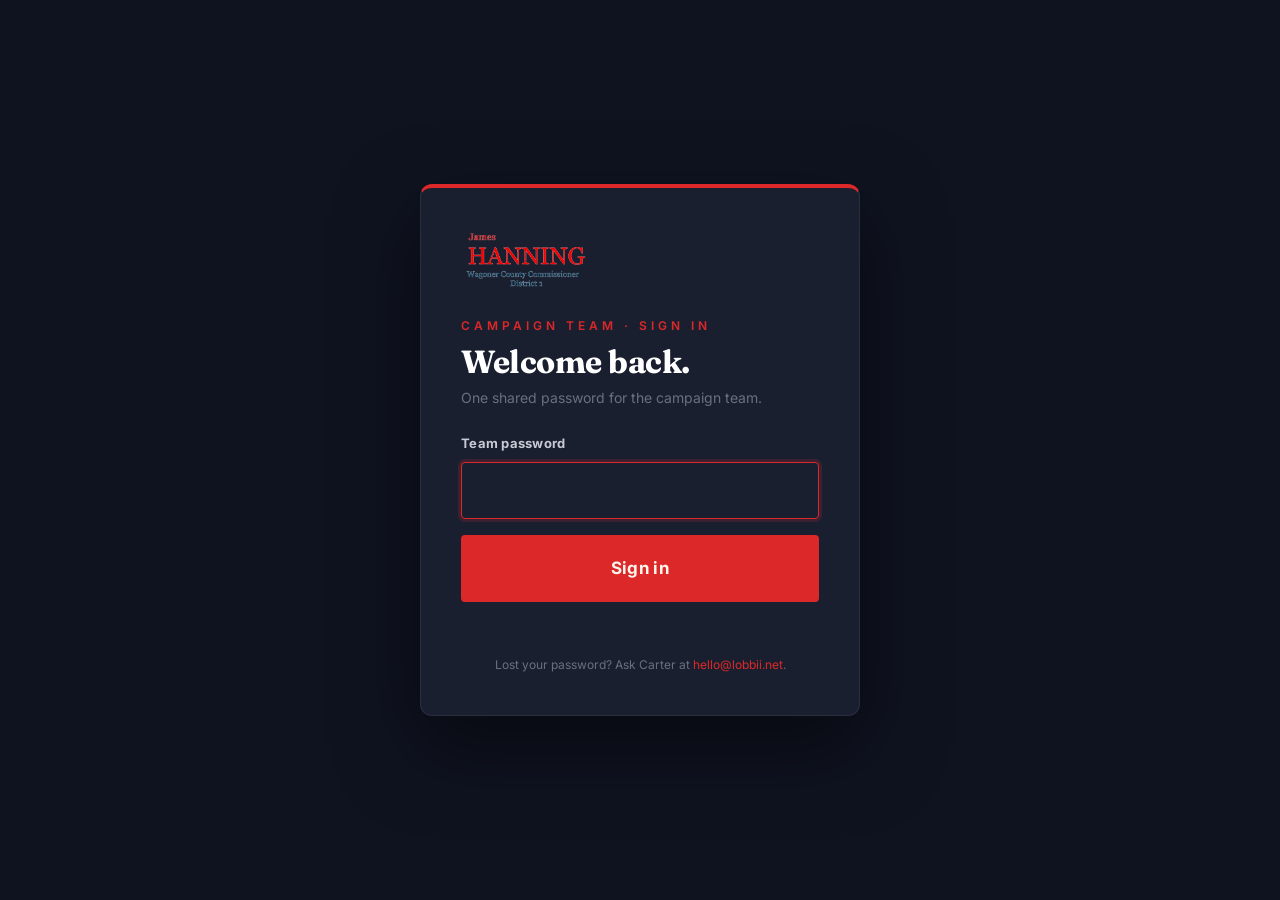
==== commit 22390465: "Logo background now transparent + team pages use new logo - Re-exported logo-2026.png with -fuzz 8% " ====
--- a/team/index.html
+++ b/team/index.html
@@ -6,18 +6,18 @@
 <title>Team login · Hanning 2026</title>
 <meta name="robots" content="noindex,nofollow">
 <meta name="theme-color" content="#C1272D">
-<link rel="icon" type="image/png" href="/assets/img/logo.png">
+<link rel="icon" type="image/png" href="/assets/img/logo-2026.png">
 <link rel="preconnect" href="https://fonts.googleapis.com">
 <link rel="preconnect" href="https://fonts.gstatic.com" crossorigin>
 <link rel="stylesheet" href="https://fonts.googleapis.com/css2?family=Fraunces:ital,opsz,wght@0,9..144,700;0,9..144,900&family=Inter:wght@400;500;600;700&display=swap">
-<link rel="stylesheet" href="/assets/css/styles.css?v=20260429b">
-<link rel="stylesheet" href="/team/team.css?v=20260429b">
+<link rel="stylesheet" href="/assets/css/styles.css?v=20260429c">
+<link rel="stylesheet" href="/team/team.css?v=20260429c">
 </head>
 <body class="team-shell">
 
 <main class="login-card-wrap">
   <form class="login-card" id="login-form" autocomplete="off" novalidate>
-    <img src="/assets/img/logo.png" alt="HANNING · Wagoner County · District 1" class="login-logo">
+    <img src="/assets/img/logo-2026.png" alt="HANNING · Wagoner County · District 1" class="login-logo">
     <p class="eyebrow" style="margin-bottom: 8px;">Campaign team · Sign in</p>
     <h1 style="font-size: 2rem; margin-bottom: 8px;">Welcome back.</h1>
     <p style="color: var(--muted); font-size: 14px; margin-bottom: 24px;">
--- a/assets/css/styles.css
+++ b/assets/css/styles.css
@@ -219,12 +219,7 @@
   gap: var(--s4);
 }
 .nav-logo { display: flex; align-items: center; gap: var(--s3); text-decoration: none; }
-.nav-logo img { height: 52px; width: auto; }
-.nav-logo .brand { padding: 0; }
-.nav-logo .brand-name { font-size: 32px; }
-.nav-logo .brand-james { font-size: 14px; }
-.nav-logo .brand-tagline { font-size: 10px; }
-.nav-logo .brand-district { font-size: 11px; }
+.nav-logo img { height: 68px; width: auto; display: block; }
 .nav-links { display: flex; align-items: center; gap: var(--s5); }
 .nav-links a {
   font-family: var(--font-body);
